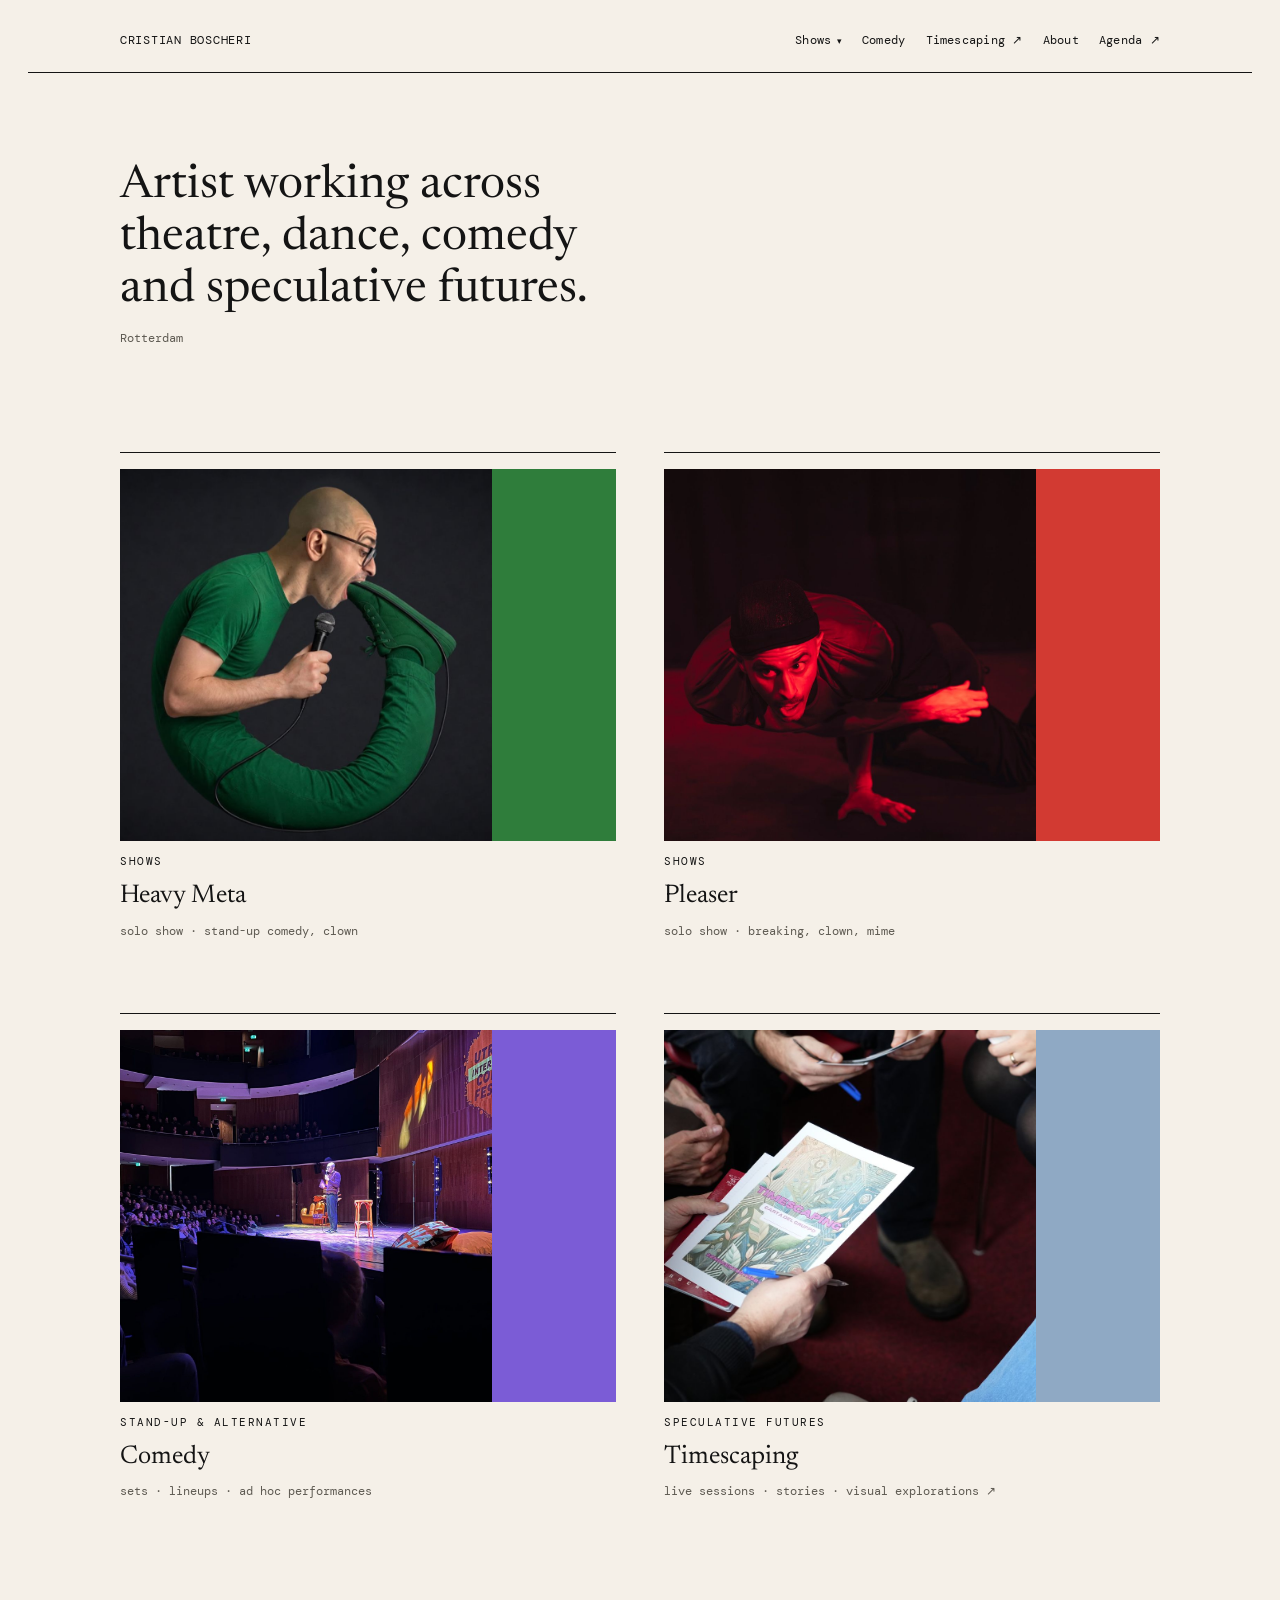
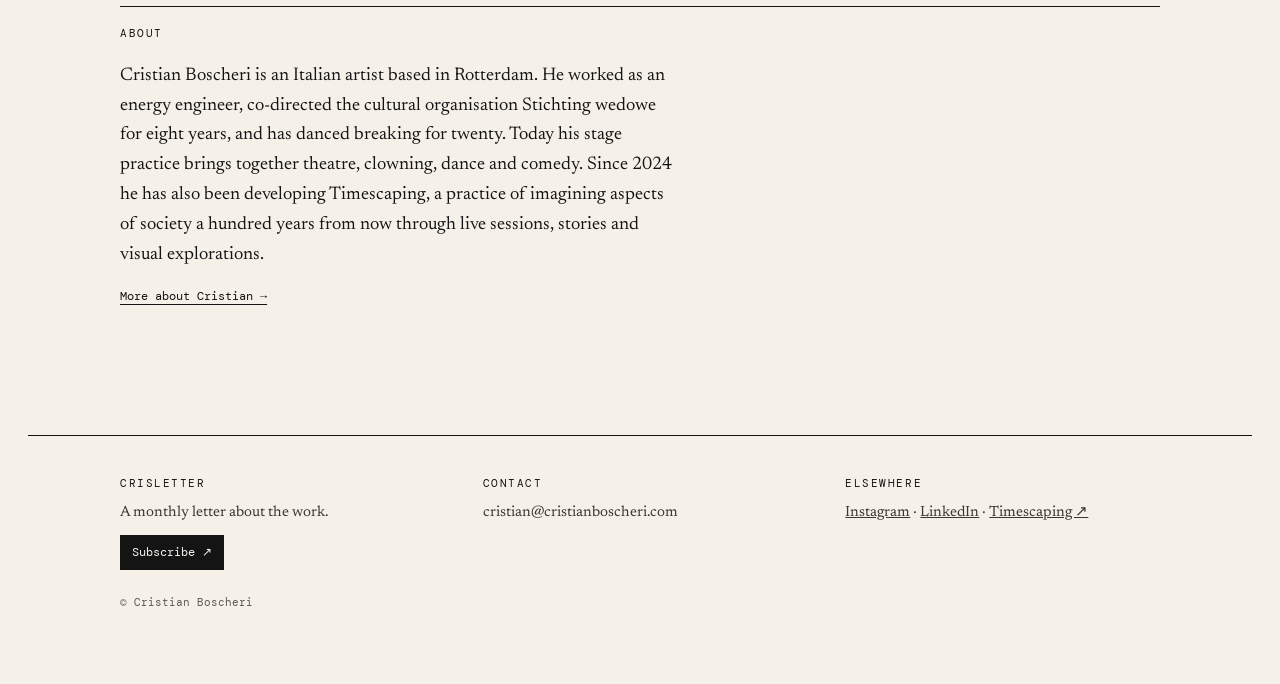
==== index.html @ cd76a7c1 "Short bio" ====
<!doctype html>
<html lang="en">
<head>
<meta charset="utf-8">
<meta name="viewport" content="width=device-width, initial-scale=1, viewport-fit=cover">
<title>Cristian Boscheri</title>
<meta name="description" content="Artist working across theatre, dance, comedy and speculative futures. Rotterdam.">
<meta property="og:title" content="Cristian Boscheri">
<meta property="og:description" content="Artist working across theatre, dance, comedy and speculative futures. Rotterdam.">
<meta property="og:image" content="https://cristianboscheri.com/images/portrait.jpg">
<meta property="og:url" content="https://cristianboscheri.com/">
<meta name="twitter:card" content="summary_large_image">
<link rel="canonical" href="https://cristianboscheri.com/">
<link rel="preconnect" href="https://fonts.googleapis.com"><link rel="preconnect" href="https://fonts.gstatic.com" crossorigin>
<link rel="stylesheet" href="https://fonts.googleapis.com/css2?family=Newsreader:ital,opsz,wght@0,6..72,400;0,6..72,500;1,6..72,400&family=DM+Mono:wght@400;500&display=swap">
<link rel="stylesheet" href="/style.css?v=4">
<link rel="icon" type="image/png" sizes="32x32" href="/favicon-32x32.png">
<link rel="icon" type="image/png" sizes="16x16" href="/favicon-16x16.png">
<link rel="apple-touch-icon" href="/apple-touch-icon.png">
</head>
<body>
<header>
  <div class="wrap bar">
    <a class="brand" href="/">Cristian Boscheri</a>
    <nav aria-label="Main">
      <details id="showsMenu"><summary>Shows</summary><div class="drop"><a href="/pleaser">Pleaser</a><a href="/heavy-meta">Heavy Meta</a></div></details>
      <a href="/comedy">Comedy</a>
      <a href="https://timescaping.nl" target="_blank" rel="noopener">Timescaping ↗</a>
      <a href="/about">About</a>
      <a href="https://linktr.ee/Crinspires" target="_blank" rel="noopener">Agenda ↗</a>
    </nav>
  </div>
</header>
<main class="wrap">
<section class="page" data-page="home">
  <div>
    <h1 class="say">Artist working across theatre, dance, comedy and speculative futures.</h1>
    <p class="meta">Rotterdam</p>
  </div>
  <div class="works">
    <a class="work" href="/heavy-meta"><div class="photo" style="--c:var(--meta)"><div class="img pic" role="img" aria-label="Heavy Meta" style="background-image:url(/images/heavy-meta.jpg);background-position:50% 50%"></div><div class="field"></div></div><span class="lbl">Shows</span><h3>Heavy Meta</h3><span class="k">solo show · stand-up comedy, clown</span></a>
    <a class="work" href="/pleaser"><div class="photo" style="--c:var(--pleaser)"><div class="img pic" role="img" aria-label="Pleaser" style="background-image:url(/images/pleaser-hero.jpg);background-position:30% 50%"></div><div class="field"></div></div><span class="lbl">Shows</span><h3>Pleaser</h3><span class="k">solo show · breaking, clown, mime</span></a>
    <a class="work" href="/comedy"><div class="photo" style="--c:var(--comedy)"><div class="img pic" role="img" aria-label="Cristian on a comedy stage" style="background-image:url(/images/comedy-tivoli.jpg);background-position:100% 50%"></div><div class="field"></div></div><span class="lbl">Stand-up &amp; alternative</span><h3>Comedy</h3><span class="k">sets · lineups · ad hoc performances</span></a>
    <a class="work" href="https://timescaping.nl" target="_blank" rel="noopener"><div class="photo ts"><div class="img pic" role="img" aria-label="A Timescaping session" style="background-image:url(/images/ts-cards.jpg);background-position:5% 50%"></div><div class="field"></div></div><span class="lbl">Speculative futures</span><h3>Timescaping</h3><span class="k">live sessions · stories · visual explorations ↗</span></a>
  </div>
  <div class="blk">
    <span class="lbl">About</span>
    <p class="bio">Cristian Boscheri is an Italian artist based in Rotterdam. He worked as an energy engineer, co-directed the cultural organisation Stichting wedowe for eight years, and has danced breaking for twenty. Today his stage practice brings together theatre, clowning, dance and comedy. Since 2024 he has also been developing Timescaping, a practice of imagining aspects of society a hundred years from now through live sessions, stories and visual explorations.</p>
    <a class="more" href="/about">More about Cristian →</a>
  </div>
</section>
</main>
<footer>
  <div class="wrap ft">
    <div><span class="lbl">Crisletter</span><p>A monthly letter about the work.</p>
      <a class="btn" href="https://crisletter.cristianboscheri.com" target="_blank" rel="noopener">Subscribe ↗</a>
    </div>
    <div><span class="lbl">Contact</span><p style="user-select:all">cristian@cristianboscheri.com</p></div>
    <div><span class="lbl">Elsewhere</span><p><a href="https://www.instagram.com/crinspires/" target="_blank" rel="noopener">Instagram</a> · <a href="https://www.linkedin.com/in/cristian-boscheri-5519b393/" target="_blank" rel="noopener">LinkedIn</a> · <a href="https://timescaping.nl" target="_blank" rel="noopener">Timescaping ↗</a></p></div>
  </div>
  <p class="wrap note">© Cristian Boscheri</p>
</footer>
<script>(function(){var m=document.getElementById('showsMenu');if(!m)return;document.addEventListener('click',function(e){if(m.open&&!m.contains(e.target))m.open=false;});})();</script>
</body>
</html>
---- style.css ----
/* Layout: research-catalogue on cream paper. Serif reading text, DM Mono labels, one colour field per work. Deliberately single-theme (light paper), colours set explicitly. */
:root{
  --paper:#f5f0e8; --ink:#141414; --soft:#5e5a52; --rule:#d8d1c4; --ph:#a9a39a;
  --pleaser:#d23a32; --meta:#2f7d3b; --comedy:#7b5cd6; --ts:#0a1a0f; --gold:#d4a843;
  --serif:"Newsreader", "Iowan Old Style", Georgia, serif;
  --mono:"DM Mono", ui-monospace, Menlo, Consolas, monospace;
  color-scheme:light;
}
html,body{background:var(--paper);color:var(--ink)}
body{font-family:var(--serif);font-size:18px;line-height:1.62;padding-inline:20px;padding-block:0 0}
a{color:inherit}
.wrap{max-width:1040px;margin:0 auto}
.lbl{font-family:var(--mono);font-size:.68rem;letter-spacing:.14em;text-transform:uppercase;color:var(--ink)}
.soft{color:var(--soft)}
h1,h2,h3{font-weight:400;margin:0;text-wrap:balance;line-height:1.08}

/* header */
header{position:sticky;top:env(safe-area-inset-top,0px);background:var(--paper);z-index:5;border-bottom:1px solid var(--ink)}
.bar{display:flex;justify-content:space-between;align-items:center;gap:16px;flex-wrap:wrap;padding-block:22px}
.brand{font-family:var(--mono);font-size:.78rem;letter-spacing:.06em;text-transform:uppercase;text-decoration:none}
nav{display:flex;gap:20px;align-items:center;flex-wrap:wrap;font-family:var(--mono);font-size:.78rem;letter-spacing:.02em}
nav a{text-decoration:none}
nav a:hover,nav summary:hover{text-decoration:underline;text-underline-offset:4px}
nav a[aria-current="page"]{text-decoration:underline;text-underline-offset:4px}
details{position:relative}
summary{cursor:pointer;list-style:none}
summary::-webkit-details-marker{display:none}
summary::after{content:" ▾";font-size:.7em}
.drop{position:absolute;top:calc(100% + 10px);left:-12px;background:var(--paper);border:1px solid var(--ink);display:flex;flex-direction:column;min-width:150px}
.drop a{padding:9px 12px;border-top:1px solid var(--rule)}
.drop a:first-child{border-top:0}
@media (max-width:640px){
  .bar{gap:14px;padding-block:18px}
  .brand{flex-basis:100%}
  nav{flex-basis:100%;flex-wrap:nowrap;justify-content:space-between;gap:10px;font-size:.7rem;letter-spacing:0;white-space:nowrap}
  .drop{left:-10px;min-width:140px}
}
:focus-visible{outline:2px solid var(--meta);outline-offset:3px}

/* pages */
.page{padding-block:88px 128px;display:flex;flex-direction:column;gap:104px}
@media (max-width:640px){.page{padding-block:52px 80px;gap:68px}}


/* home */
.say{font-size:clamp(1.7rem,4.4vw,2.9rem);max-width:24ch;line-height:1.12}
.meta{font-family:var(--mono);font-size:.74rem;color:var(--soft);margin-top:12px}
.works{display:grid;grid-template-columns:repeat(2,minmax(0,1fr));gap:72px 48px}
@media (max-width:640px){.works{grid-template-columns:1fr;gap:56px}}
.work{display:flex;flex-direction:column;gap:12px;text-decoration:none;border-top:1px solid var(--ink);padding-top:16px;min-width:0}
.work:hover h3{text-decoration:underline;text-underline-offset:5px;text-decoration-thickness:1px}
.photo{position:relative;aspect-ratio:4/3;max-width:100%;display:grid;grid-template-columns:3fr 1fr;overflow:hidden}
.photo .img{background:repeating-linear-gradient(135deg,#b3ada3 0 2px,var(--ph) 2px 14px);display:flex;align-items:flex-end;padding:10px;font-family:var(--mono);font-size:.64rem;letter-spacing:.1em;text-transform:uppercase;color:#f5f0e8}
.photo .field{background:var(--c)}
.photo .img.pic{background-size:cover;background-repeat:no-repeat;color:transparent}
.gallery{display:grid;grid-template-columns:repeat(3,minmax(0,1fr));gap:20px}
.gallery.two{grid-template-columns:repeat(2,minmax(0,1fr))}
@media (max-width:640px){.gallery,.gallery.two{grid-template-columns:repeat(2,minmax(0,1fr))}}
.gallery img{width:100%;height:100%;aspect-ratio:3/4;object-fit:cover;display:block}
.gallery.two img{aspect-ratio:auto}
.photo.ts .field{background:#8fa9c4}
.work h3{font-size:1.6rem}
.work .k{font-family:var(--mono);font-size:.72rem;color:var(--soft)}
.blk{border-top:1px solid var(--ink);padding-top:18px;display:flex;flex-direction:column;gap:18px}
.bio{font-size:1.15rem;max-width:56ch}
.more{font-family:var(--mono);font-size:.74rem;text-underline-offset:4px;align-self:flex-start}
.facts{list-style:none;margin:0;padding:0}
.facts li{display:grid;grid-template-columns:6rem minmax(0,1fr);gap:12px;padding:9px 0;border-bottom:1px solid var(--rule)}
.facts b{font-family:var(--mono);font-weight:400;font-size:.74rem;color:var(--soft);padding-top:4px;font-variant-numeric:tabular-nums}
.names{max-width:70ch;color:#3a3833}

/* show pages */
.hero{display:grid;grid-template-columns:minmax(0,1fr) minmax(0,1fr);gap:56px;align-items:end}
@media (max-width:760px){.hero{grid-template-columns:1fr}}
.hero h1{font-size:clamp(2.6rem,7vw,4.6rem);line-height:1}
.hero .one{font-size:1.25rem;margin-top:22px;max-width:32ch}
.hero .photo{aspect-ratio:5/4}
.cols{display:grid;grid-template-columns:minmax(0,1.5fr) minmax(0,1fr);gap:80px;align-items:start}
@media (max-width:760px){.cols{grid-template-columns:1fr;gap:56px}}
.prose{display:flex;flex-direction:column;gap:22px;max-width:62ch}
.prose .q{font-style:italic;font-size:1.25rem}
.quote{border-left:3px solid var(--c);padding-left:16px;display:flex;flex-direction:column;gap:6px}
.quote p{font-size:1.35rem;line-height:1.25}
.quote a{font-family:var(--mono);font-size:.72rem;color:var(--soft)}
.side{display:flex;flex-direction:column;gap:28px}
dl{margin:0;display:grid;grid-template-columns:7.5rem minmax(0,1fr);border-top:1px solid var(--ink)}
dt,dd{margin:0;padding:13px 0;border-bottom:1px solid var(--rule);font-size:.95rem}
dt{font-family:var(--mono);font-size:.68rem;letter-spacing:.08em;text-transform:uppercase;color:var(--soft);padding-top:16px}
.vids{display:flex;flex-wrap:wrap;gap:12px}
.vid{display:flex;align-items:center;gap:12px;text-decoration:none;border:1px solid var(--ink);padding:10px 14px 10px 10px;min-width:0}
.vid i{width:38px;height:38px;background:var(--c);display:grid;place-items:center;flex:none}
.vid i::after{content:"";border-left:11px solid var(--paper);border-top:7px solid transparent;border-bottom:7px solid transparent;margin-left:3px}
.vid span{font-family:var(--mono);font-size:.74rem}
.vid:hover{background:var(--ink);color:var(--paper)}
.list{list-style:none;margin:0;padding:0;border-top:1px solid var(--ink)}
.list li{display:grid;grid-template-columns:7.5rem minmax(0,1fr) auto;gap:16px;padding:12px 0;border-bottom:1px solid var(--rule);font-size:.95rem}
.list .d{font-family:var(--mono);font-size:.72rem;color:var(--soft);padding-top:3px}
.list .w{font-family:var(--mono);font-size:.64rem;color:var(--soft);padding-top:4px;text-transform:uppercase;letter-spacing:.08em}
@media (max-width:520px){.list li{grid-template-columns:1fr}.list .w{padding-top:0}}
.book{background:var(--c);padding:36px;display:flex;flex-direction:column;gap:12px}
.book.dark{color:var(--paper)}
.book p{max-width:60ch}
.book .mail{font-family:var(--mono);font-size:.85rem;user-select:all}
.cross{font-family:var(--mono);font-size:.78rem}

/* footer */
footer{border-top:1px solid var(--ink);padding-block:36px 64px}
.ft{display:grid;grid-template-columns:repeat(3,minmax(0,1fr));gap:48px;font-size:.92rem}
@media (max-width:640px){.ft{grid-template-columns:1fr}}
.ft p{margin:6px 0 0;color:#3a3833}
.sub{display:flex;border:1px solid var(--ink);margin-top:10px;max-width:320px}
.sub input{flex:1;min-width:0;border:0;background:transparent;padding:8px 10px;font-family:var(--mono);font-size:.74rem;color:var(--ink)}
.sub button{border:0;background:var(--ink);color:var(--paper);font-family:var(--mono);font-size:.72rem;padding:8px 12px;cursor:pointer}
.note{font-family:var(--mono);font-size:.68rem;color:var(--soft);margin-top:24px}
p{margin:0}

.embed{position:relative;aspect-ratio:16/9;max-width:100%;background:#000}
.embed iframe{position:absolute;inset:0;width:100%;height:100%;border:0}
.btn{display:inline-block;margin-top:10px;font-family:var(--mono);font-size:.74rem;background:var(--ink);color:var(--paper);padding:8px 12px;text-decoration:none}
.quote .tr{font-size:1rem;font-style:italic;color:var(--soft)}
.video{margin:0;display:flex;flex-direction:column;gap:10px}
.video figcaption{color:var(--soft)}
.tryouts{font-size:.95rem;line-height:1.7;color:#3a3833;margin-top:-12px}
.gallery-wrap{margin:0;display:flex;flex-direction:column;gap:12px}
.gallery-wrap figcaption{font-family:var(--mono);font-size:.68rem;color:var(--soft)}
.gallery.land{grid-template-columns:repeat(4,minmax(0,1fr))}
.gallery.land img{aspect-ratio:4/3}
@media (max-width:760px){.gallery.land{grid-template-columns:repeat(2,minmax(0,1fr))}}
/* galleries: whole photos, mixed orientation, no cropping */
.gallery,.gallery.two,.gallery.land{display:block;columns:3;column-gap:16px}
.gallery img,.gallery.two img,.gallery.land img{width:100%;height:auto;aspect-ratio:auto;object-fit:initial;margin:0 0 16px;break-inside:avoid}
@media (max-width:640px){.gallery,.gallery.two,.gallery.land{columns:2;column-gap:10px}.gallery img{margin-bottom:10px}}
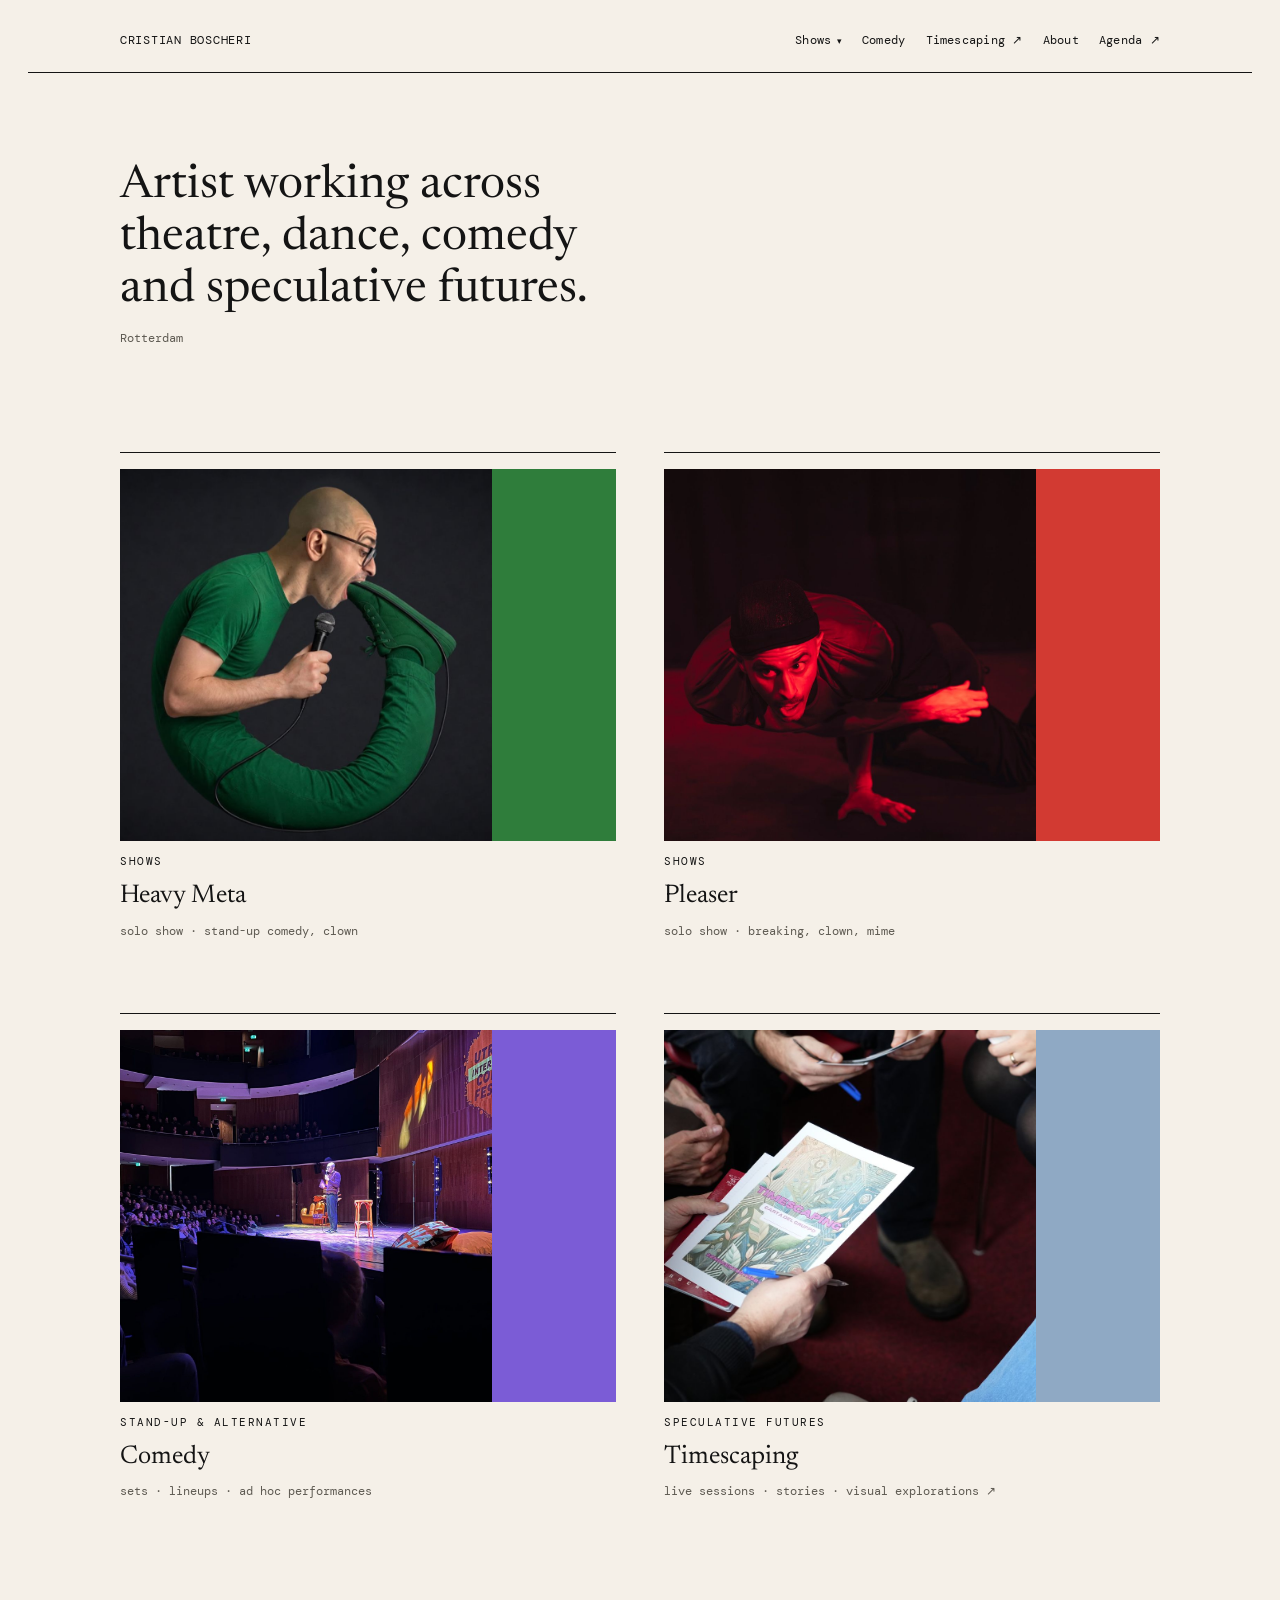
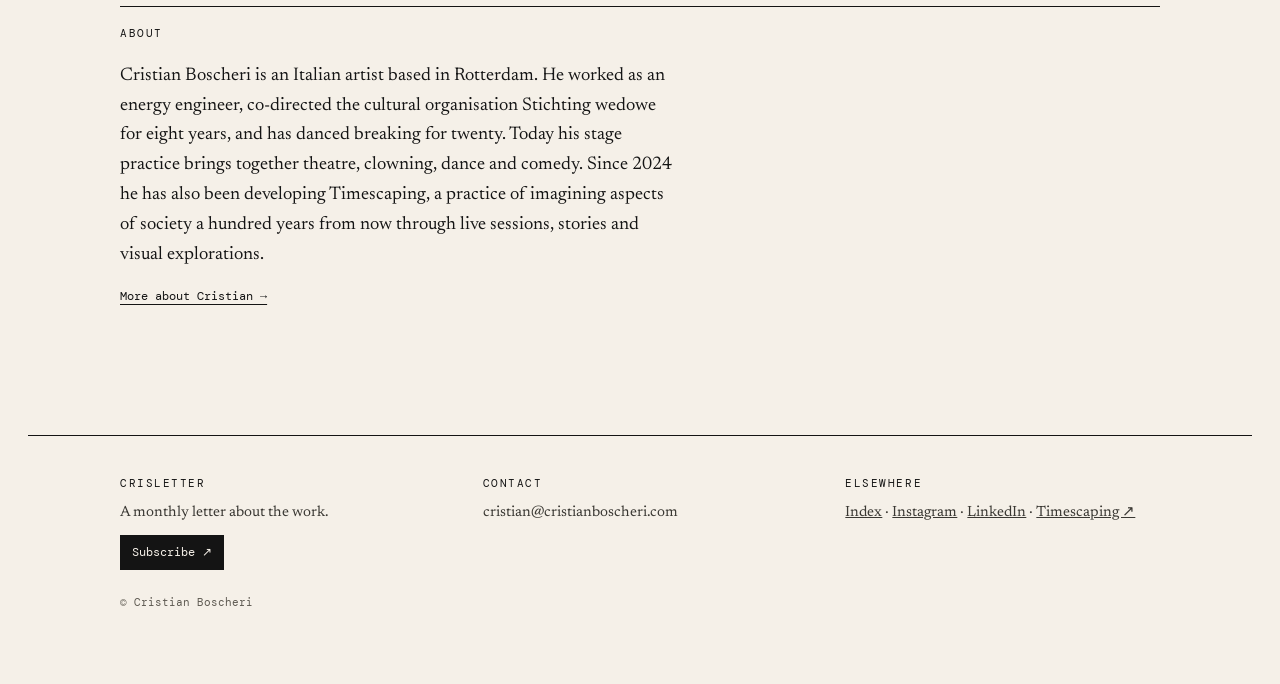
==== commit b19704f7: "Index page" ====
--- a/index.html
+++ b/index.html
@@ -13,7 +13,7 @@
 <link rel="canonical" href="https://cristianboscheri.com/">
 <link rel="preconnect" href="https://fonts.googleapis.com"><link rel="preconnect" href="https://fonts.gstatic.com" crossorigin>
 <link rel="stylesheet" href="https://fonts.googleapis.com/css2?family=Newsreader:ital,opsz,wght@0,6..72,400;0,6..72,500;1,6..72,400&family=DM+Mono:wght@400;500&display=swap">
-<link rel="stylesheet" href="/style.css?v=4">
+<link rel="stylesheet" href="/style.css?v=5">
 <link rel="icon" type="image/png" sizes="32x32" href="/favicon-32x32.png">
 <link rel="icon" type="image/png" sizes="16x16" href="/favicon-16x16.png">
 <link rel="apple-touch-icon" href="/apple-touch-icon.png">
@@ -56,7 +56,7 @@
       <a class="btn" href="https://crisletter.cristianboscheri.com" target="_blank" rel="noopener">Subscribe ↗</a>
     </div>
     <div><span class="lbl">Contact</span><p style="user-select:all">cristian@cristianboscheri.com</p></div>
-    <div><span class="lbl">Elsewhere</span><p><a href="https://www.instagram.com/crinspires/" target="_blank" rel="noopener">Instagram</a> · <a href="https://www.linkedin.com/in/cristian-boscheri-5519b393/" target="_blank" rel="noopener">LinkedIn</a> · <a href="https://timescaping.nl" target="_blank" rel="noopener">Timescaping ↗</a></p></div>
+    <div><span class="lbl">Elsewhere</span><p><a href="/index-of-work">Index</a> · <a href="https://www.instagram.com/crinspires/" target="_blank" rel="noopener">Instagram</a> · <a href="https://www.linkedin.com/in/cristian-boscheri-5519b393/" target="_blank" rel="noopener">LinkedIn</a> · <a href="https://timescaping.nl" target="_blank" rel="noopener">Timescaping ↗</a></p></div>
   </div>
   <p class="wrap note">© Cristian Boscheri</p>
 </footer>
--- a/style.css
+++ b/style.css
@@ -130,3 +130,33 @@
 .gallery,.gallery.two,.gallery.land{display:block;columns:3;column-gap:16px}
 .gallery img,.gallery.two img,.gallery.land img{width:100%;height:auto;aspect-ratio:auto;object-fit:initial;margin:0 0 16px;break-inside:avoid}
 @media (max-width:640px){.gallery,.gallery.two,.gallery.land{columns:2;column-gap:10px}.gallery img{margin-bottom:10px}}
+
+/* index timeline */
+.strip{display:grid;grid-template-columns:repeat(22,minmax(0,1fr));gap:4px;align-items:end;height:96px;border-bottom:1px solid var(--ink);padding-bottom:6px}
+.strip .yb{display:flex;flex-direction:column;justify-content:flex-end;height:100%;text-decoration:none;min-width:0}
+.strip .yb::before{content:"";display:block;height:calc(var(--h) * 62px + 2px);background:var(--ink);transition:background .15s}
+.strip .yb.empty::before{background:var(--rule)}
+.strip .yb:hover::before,.strip .yb:focus-visible::before{background:var(--comedy)}
+.strip .yb span{font-family:var(--mono);font-size:.6rem;color:var(--soft);text-align:center;margin-top:6px}
+.filters{display:flex;flex-wrap:wrap;gap:8px 18px;font-family:var(--mono);font-size:.74rem}
+.filters button{background:none;border:0;border-bottom:1px solid transparent;padding:4px 0;cursor:pointer;color:var(--soft);font:inherit;display:inline-flex;align-items:center;gap:7px}
+.filters button.on{color:var(--ink);border-bottom-color:var(--ink)}
+.filters i,.dot{width:9px;height:9px;border-radius:50%;background:var(--d);display:inline-block;flex:none}
+.tl{display:flex;flex-direction:column;gap:40px}
+.ix-more[hidden]{display:none}
+.page[data-page="index"]{gap:44px}
+.tl .yr{display:grid;grid-template-columns:7rem minmax(0,1fr);gap:24px;border-top:1px solid var(--ink);padding-top:14px;scroll-margin-top:96px}
+.tl h2{font-size:2.1rem;line-height:1}
+.tl ul{list-style:none;margin:0;padding:0}
+.it{border-bottom:1px solid var(--rule);transition:opacity .2s}
+.it.dim{opacity:.14}
+.row{all:unset;box-sizing:border-box;width:100%;display:grid;grid-template-columns:14px minmax(0,1fr) minmax(0,auto);gap:12px;align-items:baseline;padding:11px 0;cursor:pointer}
+.row[disabled]{cursor:default}
+.row:focus-visible{outline:2px solid var(--meta);outline-offset:2px}
+.row .t{font-size:1rem;line-height:1.35}
+.row .r{font-family:var(--mono);font-size:.68rem;color:var(--soft);text-align:right}
+.row[aria-expanded="false"] .t::after{content:" +";color:var(--soft);font-family:var(--mono);font-size:.7rem}
+.row[aria-expanded="true"] .t::after{content:" –";color:var(--soft);font-family:var(--mono);font-size:.7rem}
+.ix-more{padding:0 0 16px 26px;font-size:.92rem;color:#3a3833;display:flex;flex-direction:column;gap:6px;max-width:62ch}
+.ix-more .span{font-family:var(--mono);font-size:.7rem;color:var(--soft)}
+@media (max-width:640px){.tl .yr{grid-template-columns:1fr;gap:6px}.row{grid-template-columns:14px minmax(0,1fr)}.row .r{grid-column:2;text-align:left}.strip{height:76px}.strip .yb span{font-size:.48rem}}
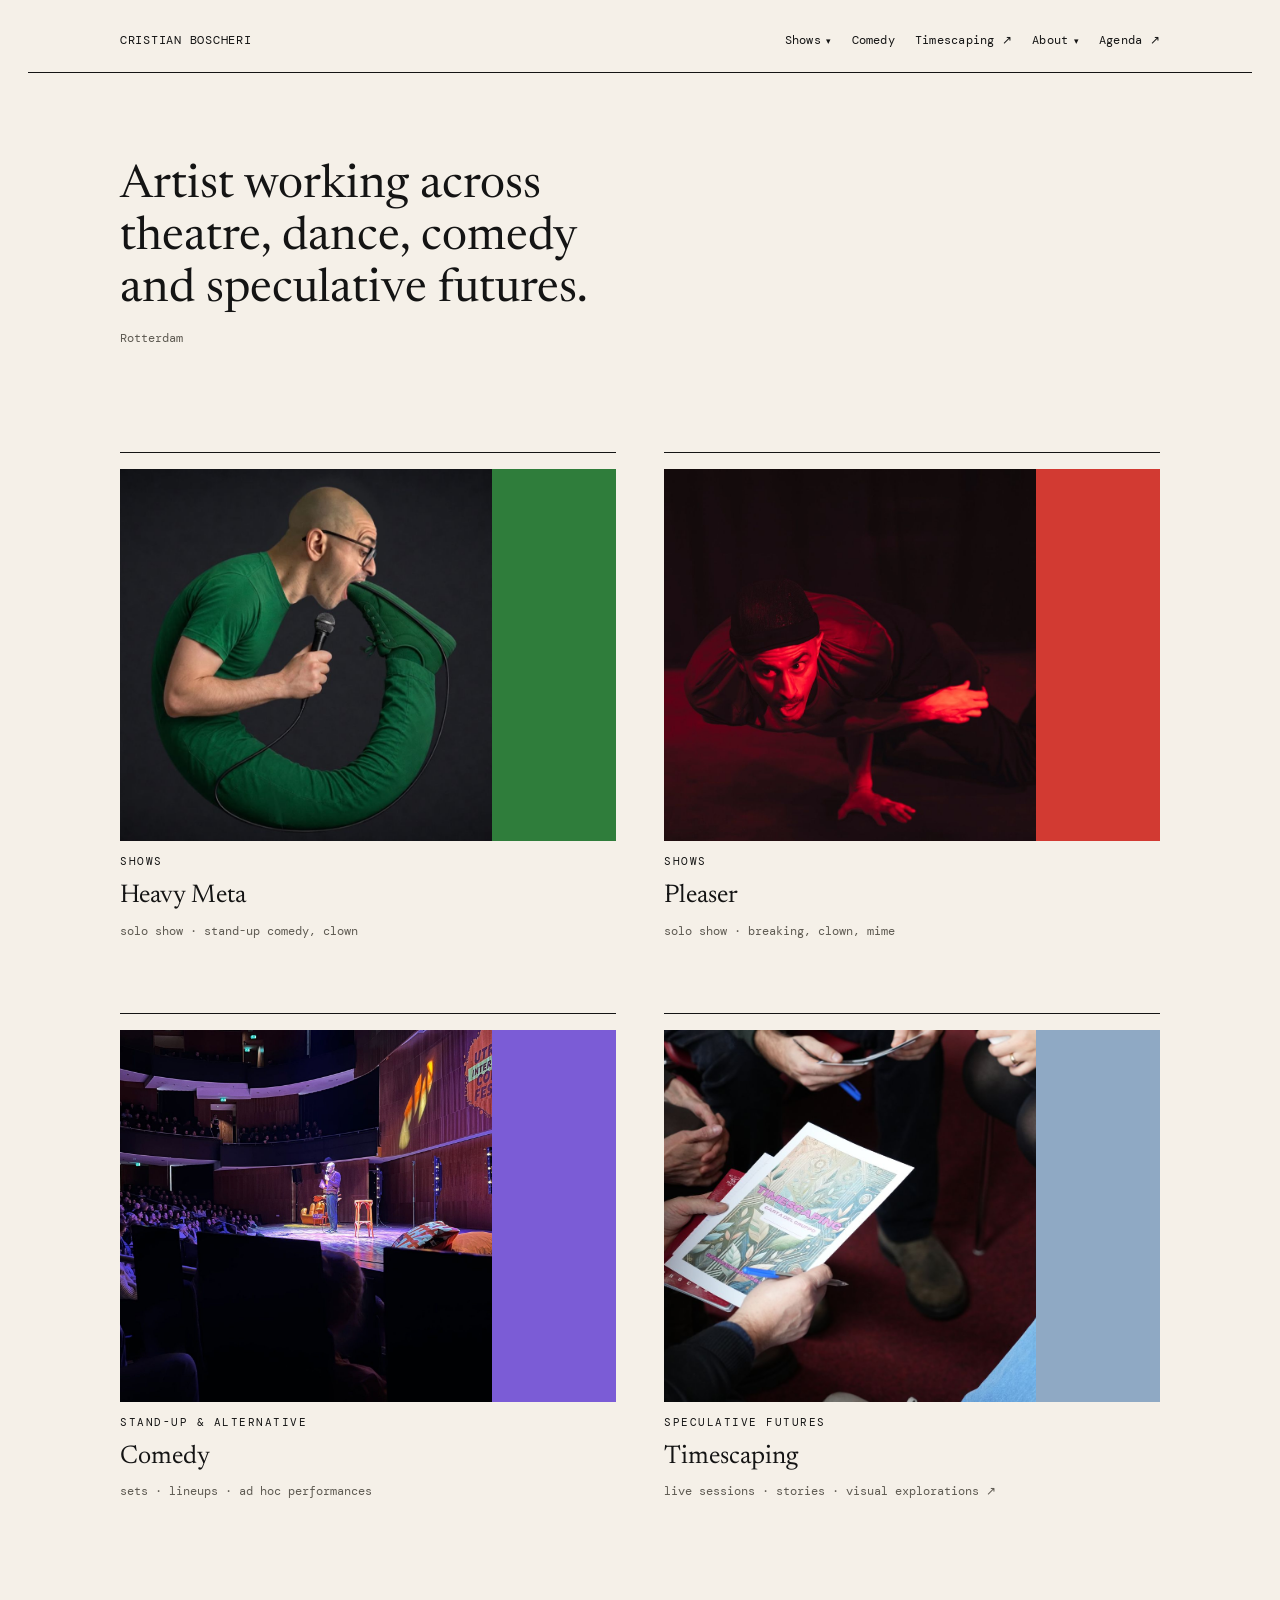
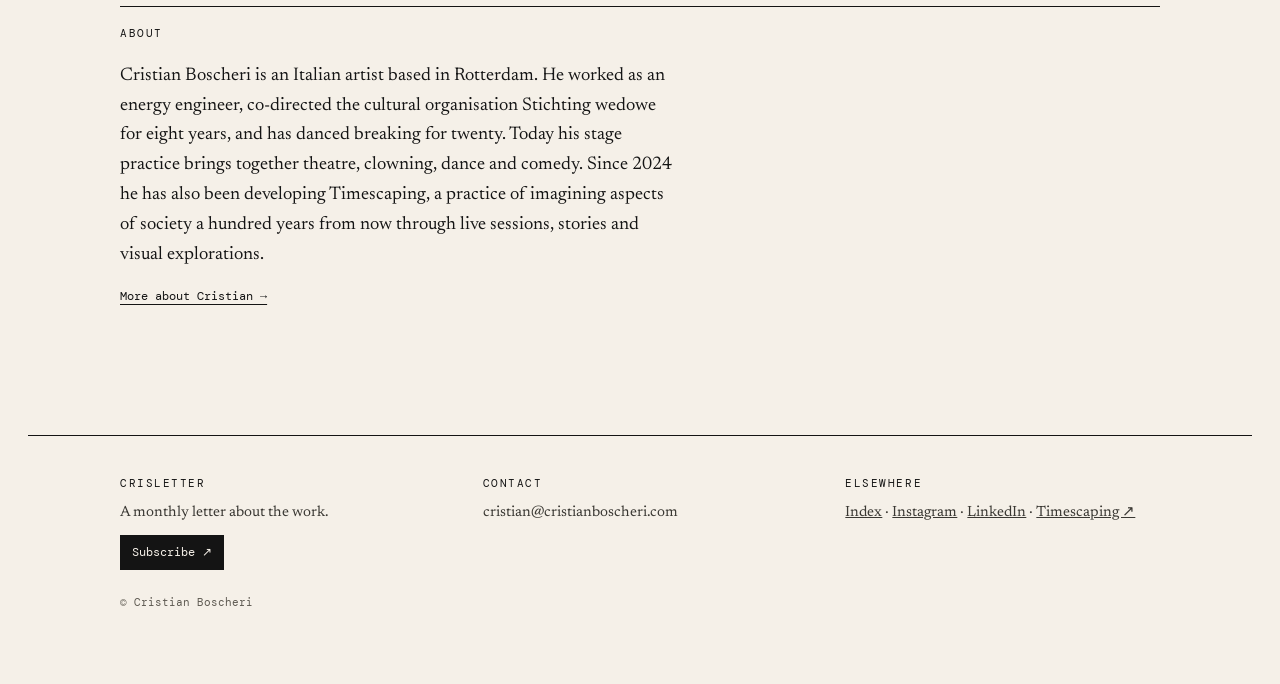
==== commit a4f18a54: "Earlier shows, workshops and hosting, nav menus" ====
--- a/index.html
+++ b/index.html
@@ -13,7 +13,7 @@
 <link rel="canonical" href="https://cristianboscheri.com/">
 <link rel="preconnect" href="https://fonts.googleapis.com"><link rel="preconnect" href="https://fonts.gstatic.com" crossorigin>
 <link rel="stylesheet" href="https://fonts.googleapis.com/css2?family=Newsreader:ital,opsz,wght@0,6..72,400;0,6..72,500;1,6..72,400&family=DM+Mono:wght@400;500&display=swap">
-<link rel="stylesheet" href="/style.css?v=5">
+<link rel="stylesheet" href="/style.css?v=6">
 <link rel="icon" type="image/png" sizes="32x32" href="/favicon-32x32.png">
 <link rel="icon" type="image/png" sizes="16x16" href="/favicon-16x16.png">
 <link rel="apple-touch-icon" href="/apple-touch-icon.png">
@@ -23,10 +23,10 @@
   <div class="wrap bar">
     <a class="brand" href="/">Cristian Boscheri</a>
     <nav aria-label="Main">
-      <details id="showsMenu"><summary>Shows</summary><div class="drop"><a href="/pleaser">Pleaser</a><a href="/heavy-meta">Heavy Meta</a></div></details>
+      <details class="menu" id="showsMenu"><summary>Shows</summary><div class="drop"><a href="/pleaser">Pleaser</a><a href="/heavy-meta">Heavy Meta</a><a href="/earlier-shows">Earlier shows</a></div></details>
       <a href="/comedy">Comedy</a>
       <a href="https://timescaping.nl" target="_blank" rel="noopener">Timescaping ↗</a>
-      <a href="/about">About</a>
+      <details class="menu" id="aboutMenu"><summary>About</summary><div class="drop"><a href="/about">About</a><a href="/workshops-hosting">Workshops &amp; hosting</a><a href="/index-of-work">Index</a></div></details>
       <a href="https://linktr.ee/Crinspires" target="_blank" rel="noopener">Agenda ↗</a>
     </nav>
   </div>
@@ -60,6 +60,6 @@
   </div>
   <p class="wrap note">© Cristian Boscheri</p>
 </footer>
-<script>(function(){var m=document.getElementById('showsMenu');if(!m)return;document.addEventListener('click',function(e){if(m.open&&!m.contains(e.target))m.open=false;});})();</script>
+<script>(function(){var ms=document.querySelectorAll("details.menu");ms.forEach(function(m){m.addEventListener("toggle",function(){if(m.open)ms.forEach(function(o){if(o!==m)o.open=false;});});});document.addEventListener("click",function(e){ms.forEach(function(m){if(m.open&&!m.contains(e.target))m.open=false;});});})();</script>
 </body>
 </html>
--- a/style.css
+++ b/style.css
@@ -160,3 +160,24 @@
 .ix-more{padding:0 0 16px 26px;font-size:.92rem;color:#3a3833;display:flex;flex-direction:column;gap:6px;max-width:62ch}
 .ix-more .span{font-family:var(--mono);font-size:.7rem;color:var(--soft)}
 @media (max-width:640px){.tl .yr{grid-template-columns:1fr;gap:6px}.row{grid-template-columns:14px minmax(0,1fr)}.row .r{grid-column:2;text-align:left}.strip{height:76px}.strip .yb span{font-size:.48rem}}
+
+/* v6 */
+summary.cur{text-decoration:underline;text-underline-offset:4px}
+#aboutMenu .drop{left:auto;right:-12px;min-width:190px}
+@media (max-width:640px){#aboutMenu .drop{right:-10px}}
+.intro .one{font-size:1.25rem;margin-top:22px;max-width:40ch}
+.intro h1{font-size:clamp(2.6rem,7vw,4.6rem);line-height:1}
+.show{display:grid;grid-template-columns:minmax(0,5fr) minmax(0,7fr);gap:48px;align-items:start;border-top:4px solid var(--c);padding-top:28px}
+@media (max-width:760px){.show{grid-template-columns:1fr;gap:28px}}
+.show .pic{margin:0}
+.show .pic img{width:100%;height:auto;display:block;max-height:640px;object-fit:contain;object-position:left top}
+.show .ph{background:var(--c);aspect-ratio:4/3;padding:28px;display:flex;flex-direction:column;justify-content:flex-end;gap:10px}
+.show .ph p{font-size:1.35rem;line-height:1.25;font-style:italic}
+.show .ph span{font-family:var(--mono);font-size:.7rem;letter-spacing:.08em;text-transform:uppercase}
+.show .txt{display:flex;flex-direction:column;gap:20px;min-width:0}
+.show h2{font-size:clamp(1.9rem,4vw,2.6rem)}
+.show .k{font-family:var(--mono);font-size:.74rem;color:var(--soft);margin-top:-8px}
+.show dl{grid-template-columns:7rem minmax(0,1fr)}
+.show dd{font-size:.88rem;line-height:1.5}
+.small{font-size:.95rem}
+.h2{font-size:clamp(1.7rem,3.6vw,2.3rem);border-top:4px solid var(--c);padding-top:20px}
